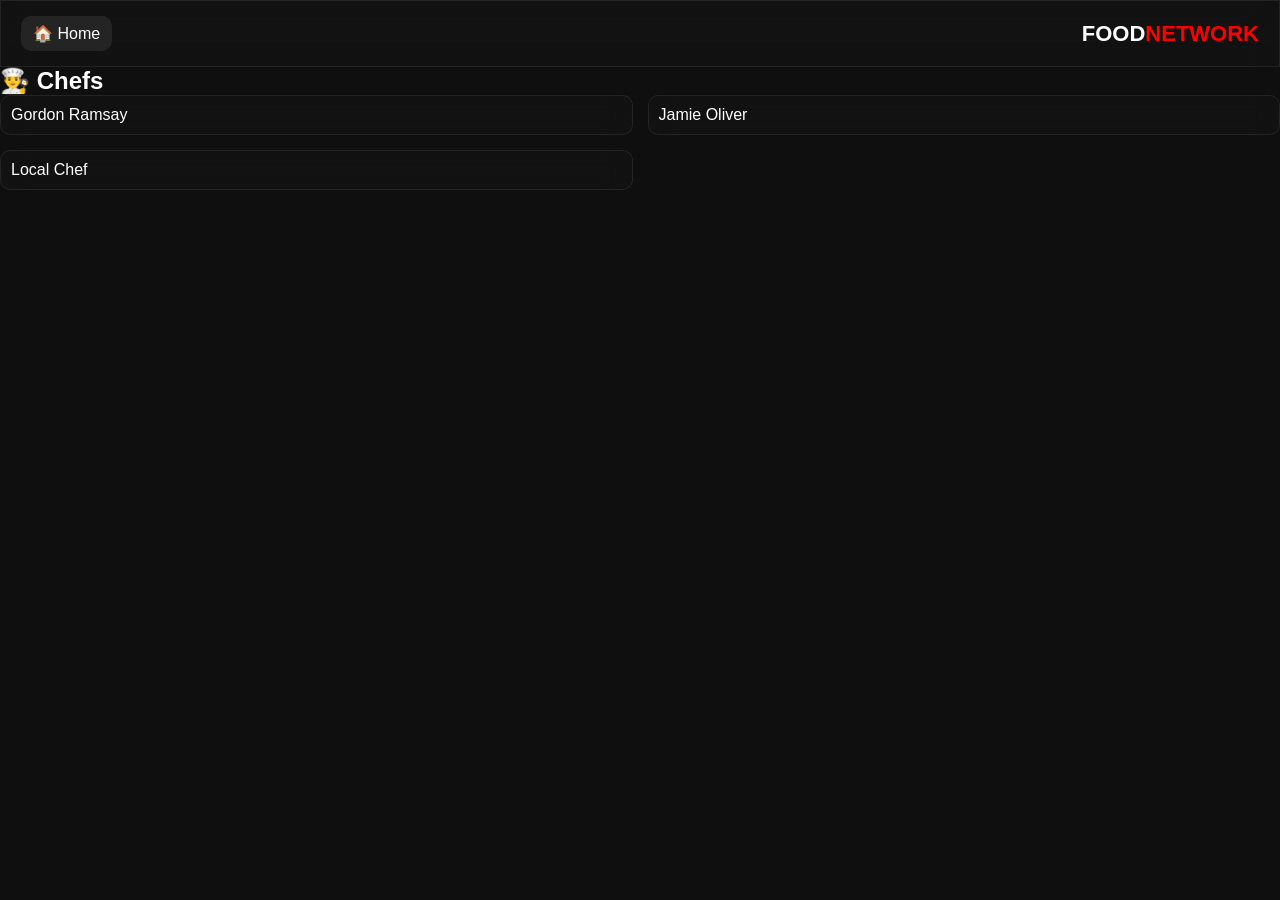
==== chefs.html @ 5ca5133e "Add files via upload" ====
<!DOCTYPE html>
<html>
<head>
<title>Chefs</title>
<link rel="stylesheet" href="styles.css">
</head>
<body>

<header class="navbar">
    <a href="index.html" class="home-btn">🏠 Home</a>
    <div class="logo">FOOD<span>NETWORK</span></div>
</header>

<section class="page">
    <h1>👨‍🍳 Chefs</h1>

    <div class="grid">
        <div class="card">Gordon Ramsay</div>
        <div class="card">Jamie Oliver</div>
        <div class="card">Local Chef</div>
    </div>
</section>

</body>
</html>
---- styles.css ----
/* =========================
   RESET
========================= */
* {
    margin: 0;
    padding: 0;
    box-sizing: border-box;
}

html {
    scroll-behavior: smooth;
}

body {
    font-family: Arial, sans-serif;
    background: #0f0f0f;
    color: #fff;
    transition: background-color 0.4s ease, color 0.4s ease;
    overflow-x: hidden;
}

/* =========================
   LIGHT MODE
========================= */
body.light-mode {
    background: #f2f4f8;
    color: #111;
}

/* =========================
   GLASS BASE
========================= */
.navbar,
.topbar,
.sidebar,
.card {
    backdrop-filter: blur(14px);
    -webkit-backdrop-filter: blur(14px);
    border: 1px solid rgba(255, 255, 255, 0.08);
    background: rgba(20, 20, 20, 0.6);
    color: #fff;
    transition: all 0.4s ease;
}

body.light-mode .navbar,
body.light-mode .topbar,
body.light-mode .sidebar,
body.light-mode .card {
    background: rgba(255, 255, 255, 0.65);
    color: #111;
    border: 1px solid rgba(0, 0, 0, 0.08);
}

/* =========================
   TOPBAR
========================= */
.topbar {
    display: flex;
    justify-content: space-between;
    padding: 10px 20px;
    font-size: 14px;
    flex-wrap: wrap;
}

/* =========================
   NAVBAR
========================= */
.navbar {
    display: flex;
    justify-content: space-between;
    align-items: center;
    padding: 15px 20px;
    flex-wrap: wrap;
    position: sticky;
    top: 0;
    z-index: 1000;
}

.logo {
    font-size: 22px;
    font-weight: bold;
}

.logo span {
    color: red;
}

/* =========================
   NAV LINKS
========================= */
nav {
    display: flex;
    gap: 15px;
}

nav a {
    position: relative;
    padding: 8px 14px;
    border-radius: 10px;
    text-decoration: none;
    color: inherit;
    transition: 0.3s;
}

nav a::before {
    content: "";
    position: absolute;
    bottom: 0;
    left: 0;
    width: 0%;
    height: 2px;
    background: linear-gradient(90deg, #ff3b3b, #ff9a3b);
    transition: 0.3s;
}

nav a:hover::before {
    width: 100%;
}

nav a:hover {
    transform: translateY(-2px);
    background: rgba(255,255,255,0.08);
}

/* =========================
   HAMBURGER
========================= */
.hamburger {
    display: none;
    width: 45px;
    height: 45px;
    align-items: center;
    justify-content: center;
    cursor: pointer;
    border-radius: 12px;
    background: rgba(255,255,255,0.08);
}

/* =========================
   MOBILE NAV
========================= */
@media (max-width: 768px) {
    .grid {
        grid-template-columns: repeat(auto-fit, minmax(150px, 1fr));
    }
}

    .hamburger {
        display: flex;
    }

    nav {
        display: none;
        flex-direction: column;
        width: 90%;
        margin: 10px auto;

        border-radius: 16px;
        padding: 10px 0;
        backdrop-filter: blur(18px);
    }

    nav.show {
        display: flex;
    }

    .content {
        flex-direction: column;
    }

    .grid {
    display: grid;
    grid-template-columns: repeat(auto-fit, minmax(180px, 220px));
    gap: 20px;
    justify-content: center; /* 🔥 keeps them centered */
}

/* =========================
   HERO
========================= */
.hero {
    position: relative;
    height: 60vh;
    overflow: hidden;
}

.slide {
    position: absolute;
    inset: 0;
    opacity: 0;
    transition: opacity 1s ease;
}

.slide.active {
    opacity: 1;
}

.slide img {
    width: 100%;
    height: 100%;
    object-fit: cover;
}

.overlay {
    position: absolute;
    inset: 0;
    background: rgba(0,0,0,0.4);
}

.hero-card {
    position: absolute;
    bottom: 20%;
    left: 5%;
}

/* =========================
   CONTENT (STACKED)
========================= */
.content {
    display: flex;
    flex-direction: column; /* 🔥 THIS is the fix */
    gap: 20px;
    padding: 20px;
}
.grid {
    display: grid;
    grid-template-columns: repeat(2, 1fr);
    gap: 15px;
    flex: 2;
}

/* =========================
   CARD (GLOBAL SAFE)
========================= */
.card {
    padding: 10px;
    border-radius: 10px;
}

/* ❌ IMPORTANT FIX:
   Prevent breaking SHOP layout */
.card img {
    width: 100%;
    object-fit: cover;
    border-radius: 10px;
}

/* =========================
   SIDEBAR
========================= */
.sidebar {
    flex: 1;
    padding: 15px;
    border-radius: 10px;
}

/* =========================
   THEME SWITCH
========================= */
.theme-switch {
    width: 50px;
    height: 28px;
    border-radius: 50px;
    background: rgba(255,255,255,0.08);
    border: 1px solid rgba(255,255,255,0.2);
    display: flex;
    align-items: center;
    padding: 4px;
    cursor: pointer;
    position: relative;
}

.theme-switch::before {
    content: "";
    position: absolute;
    width: 22px;
    height: 22px;
    background: white;
    border-radius: 50%;
    left: 2px;
    transition: 0.3s;
}

body.light-mode .theme-switch::before {
    transform: translateX(22px);
}

/* =========================
   FAVORITES
========================= */
.favorites {
    padding: 30px 20px;
}

.favorites-grid {
    display: grid;
    grid-template-columns: repeat(3, 1fr);
    gap: 15px;
}

/* =========================
   POPUP
========================= */
.popup {
    position: fixed;
    inset: 0;
    background: rgba(0,0,0,0.8);
    display: none;
    justify-content: center;
    align-items: center;
}

.popup-content {
    background: #111;
    padding: 20px;
    border-radius: 10px;
}

/* =========================
   FLOAT BUTTON (CENTERED)
========================= */
.fab {
    position: fixed;
    bottom: 100%;
    left: 50%;
    transform: translateX(-50%);
    width: 50px;
    height: 50px;
    border-radius: 50%;
    background: red;
    display: flex;
    align-items: center;
    justify-content: center;
}
.fab {
    position: fixed;
    left: 50%;
    transform: translateX(-50%);
    z-index: 9999;
    transition: all 0.4s ease;
}

/* when moved to side */
.fab.right {
    left: auto;
    right: 20px;
    transform: none;
}
@media (max-width: 768px) {
    .fab {
        bottom: 80px; /* 🔥 lifts it above footer area */
    }
}

/* =========================
   HOME BUTTON
========================= */
.home-btn {
    padding: 8px 12px;
    border-radius: 10px;
    text-decoration: none;
    background: rgba(255,255,255,0.08);
    color: inherit;
}

.home-btn:hover {
    background: rgba(255,255,255,0.2);
}
/* =========================
   FOOTER
========================= */
.footer {
    background: rgba(20,20,20,0.8);
    backdrop-filter: blur(12px);
    padding: 40px 20px;
    margin-top: 40px;
    border-top: 1px solid rgba(255,255,255,0.1);
}

body.light-mode .footer {
    background: rgba(255,255,255,0.8);
    border-top: 1px solid rgba(0,0,0,0.1);
}

.footer-container {
    display: grid;
    grid-template-columns: repeat(4, 1fr);
    gap: 25px;
    max-width: 1100px;
    margin: auto;
}

.footer-box h3 {
    margin-bottom: 10px;
}

.footer-box a {
    display: block;
    text-decoration: none;
    color: inherit;
    margin: 5px 0;
    opacity: 0.8;
    transition: 0.3s;
}

.footer-box a:hover {
    opacity: 1;
    transform: translateX(5px);
}

/* SOCIAL ICONS */
.socials {
    display: flex;
    gap: 12px;
    margin-top: 10px;
}

.socials img {
    width: 28px;
    height: 28px;
    transition: 0.3s;
}

.socials img:hover {
    transform: scale(1.2);
}

/* FOOTER BOTTOM */
.footer-bottom {
    text-align: center;
    margin-top: 25px;
    opacity: 0.7;
    font-size: 14px;
}

/* RESPONSIVE */
@media (max-width: 768px) {
    .footer-container {
        grid-template-columns: 1fr 1fr;
    }
}

@media (max-width: 480px) {
    .footer-container {
        grid-template-columns: 1fr;
        text-align: center;
    }

    .socials {
        justify-content: center;
    }
}
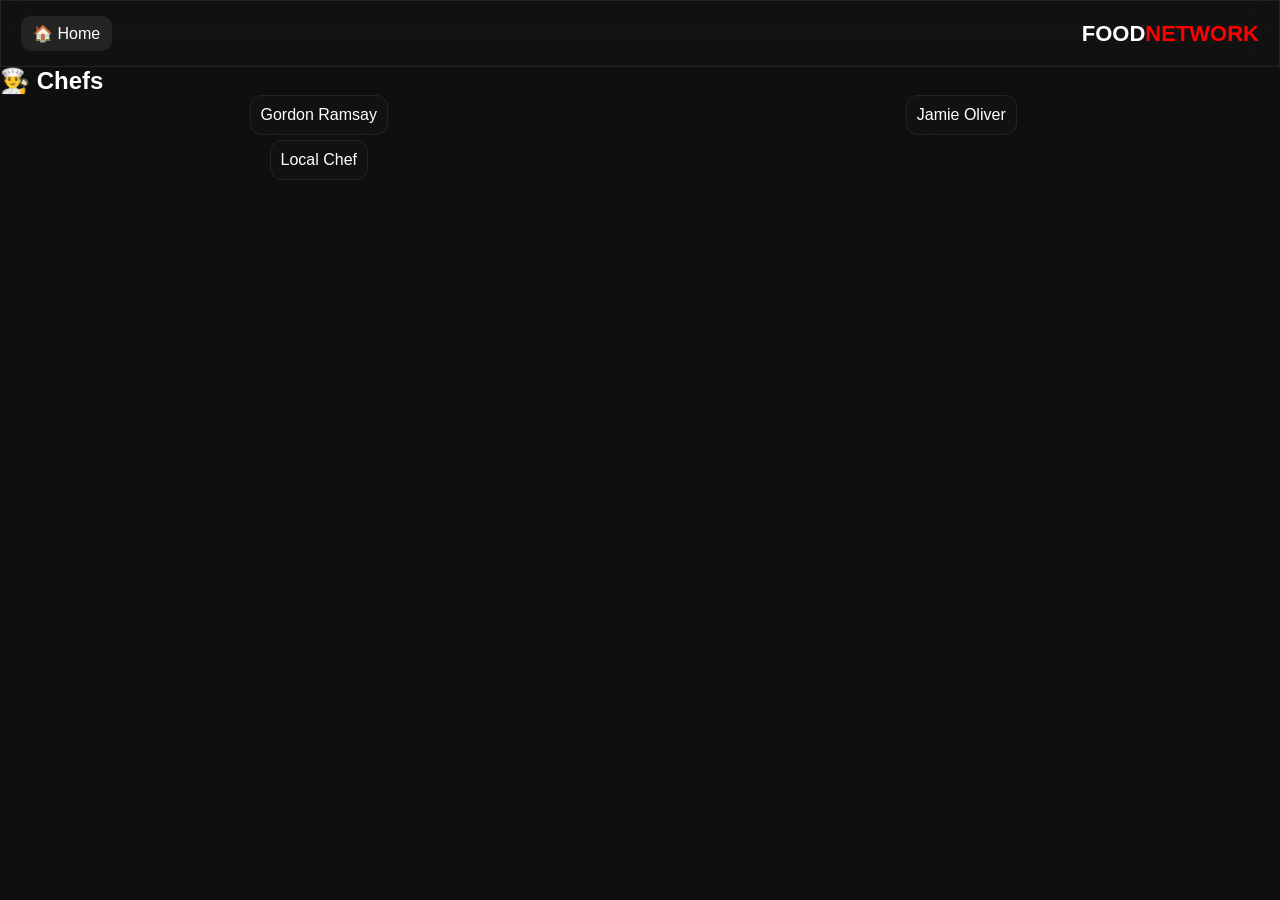
==== commit 938b537f: "chefs.html" ====
--- a/chefs.html
+++ b/chefs.html
@@ -1,6 +1,8 @@
 <!DOCTYPE html>
-<html>
+<html lang="en">
 <head>
+<meta charset="UTF-8">
+<meta name="viewport" content="width=device-width, initial-scale=1.0">
 <title>Chefs</title>
 <link rel="stylesheet" href="styles.css">
 </head>
@@ -22,4 +24,4 @@
 </section>
 
 </body>
-</html>+</html>
--- a/styles.css
+++ b/styles.css
@@ -51,6 +51,96 @@
     border: 1px solid rgba(0, 0, 0, 0.08);
 }
 
+
+/* =========================
+   SEARCH BAR
+/*========================= */
+.search-bar {
+    position: relative;
+    width: 50%;
+    max-width: 420px;
+    margin: 20px auto;
+    margin-right: 50%;
+}
+
+/* ICON */
+.search-bar i {
+    position: absolute;
+    left: 14px;
+    top: 50%;
+    transform: translateY(-50%);
+    color: rgba(255,255,255,0.6);
+    font-size: 14px;
+    pointer-events: none;
+    transition: 0.3s;
+}
+
+/* INPUT */
+.search-bar input {
+    width: 100%;
+    padding: 16px 16px 14px 40px;
+    border-radius: 8px;
+    border: 1px solid rgba(255,255,255,0.15);
+    outline: none;
+    font-size: 14px;
+    color: #fff;
+
+    /* Glass effect */
+    background: rgba(255,255,255,0.05);
+    backdrop-filter: blur(10px);
+
+    /* Depth */
+    box-shadow: 0 4px 20px rgba(0,0,0,0.25);
+
+    transition: all 0.3s ease;
+}
+
+/* PLACEHOLDER */
+.search-bar input::placeholder {
+    color: #3b82f6;
+}
+
+/* FOCUS = PREMIUM GLOW */
+.search-bar input:focus {
+    border-color: #ff4d4d;
+    box-shadow:
+        0 0 0 2px rgba(255,77,77,0.2),
+        0 0 15px rgba(255,77,77,0.4),
+        0 4px 25px rgba(0,0,0,0.35);
+}
+
+/* ICON ANIMATION ON FOCUS */
+.search-bar input:focus + i,
+.search-bar:focus-within i {
+    color: #ff4d4d;
+    transform: translateY(-50%) scale(1.1);
+}
+
+/* HOVER EFFECT */
+.search-bar input:hover {
+    border-color: rgba(255,255,255,0.3);
+}
+
+/* ACTIVE CLICK FEEL */
+.search-bar input:active {
+    transform: scale(0.98);
+}
+
+/* MOBILE OPTIMIZATION */
+@media (max-width: 600px) {
+    .search-bar {
+        max-width: 100%;
+        padding: 0 10px;
+            margin-right: 0;
+    }
+
+    .search-bar input {
+        font-size: 13px; /* prevents zoom on mobile */
+        padding: 12px 12px 12px 30px;
+        color: chartreuse;
+    }
+}
+
 /* =========================
    TOPBAR
 ========================= */
@@ -59,7 +149,6 @@
     justify-content: space-between;
     padding: 10px 20px;
     font-size: 14px;
-    flex-wrap: wrap;
 }
 
 /* =========================
@@ -70,7 +159,6 @@
     justify-content: space-between;
     align-items: center;
     padding: 15px 20px;
-    flex-wrap: wrap;
     position: sticky;
     top: 0;
     z-index: 1000;
@@ -94,6 +182,7 @@
 }
 
 nav a {
+    display: inline-block;
     position: relative;
     padding: 8px 14px;
     border-radius: 10px;
@@ -122,57 +211,280 @@
     background: rgba(255,255,255,0.08);
 }
 
-/* =========================
-   HAMBURGER
-========================= */
-.hamburger {
+nav a:active::before {
+    width: 100%;
+}
+
+nav a:active {
+    transform: translateY(-2px);
+    background: rgba(255,255,255,0.08);
+}
+.menu-toggle {
     display: none;
-    width: 45px;
-    height: 45px;
-    align-items: center;
-    justify-content: center;
+    font-size: 26px;
     cursor: pointer;
-    border-radius: 12px;
-    background: rgba(255,255,255,0.08);
-}
-
+}
+.menu-toggle {
+    font-size: 26px;
+    cursor: pointer;
+    transition: all 0.3s ease;
+}
+
+.menu-toggle:hover {
+    transform: scale(1.1);
+
+}
+
+.menu-toggle:active {
+    transform: scale(1.1);
+}
 /* =========================
    MOBILE NAV
 ========================= */
 @media (max-width: 768px) {
-    .grid {
-        grid-template-columns: repeat(auto-fit, minmax(150px, 1fr));
-    }
-}
-
-    .hamburger {
-        display: flex;
-    }
 
     nav {
-        display: none;
+        position: absolute;
+        top: 70px;
+        right: 0;
+        background: #111;
         flex-direction: column;
-        width: 90%;
-        margin: 10px auto;
-
-        border-radius: 16px;
-        padding: 10px 0;
-        backdrop-filter: blur(18px);
-    }
-
-    nav.show {
-        display: flex;
-    }
-
-    .content {
+        width: 200px;
+        padding: 15px;
+        border-radius: 10px 0 0 10px;
+
+        opacity: 0;
+        transform: translateY(-10px);
+        pointer-events: none;
+        transition: 0.3s ease;
+    }
+
+    nav.active {
+        opacity: 1;
+        transform: translateY(0);
+        pointer-events: auto;
+
+    }
+}
+
+@media (max-width: 768px) {
+
+    .menu-toggle {
+        display: block;
+    }
+
+    nav {
+        position: absolute;
+        top: 70px;
+        right: 0;
+        background: #111;
         flex-direction: column;
-    }
-
-    .grid {
+        width: 200px;
+        padding: 15px;
+        border-radius: 10px 0 0 10px;
+
+        opacity: 0;
+        transform: translateY(-10px);
+        pointer-events: none;
+        transition: 0.3s ease;
+    }
+
+    nav.active {
+        opacity: 1;
+        transform: translateY(0);
+        pointer-events: auto;
+    }
+}
+
+/* =========================
+   Side-card
+========================= */
+/* side-card */
+.sidecard {
+    position: relative;
+    height: 100vh;
+    overflow: hidden;
+}
+
+.sidecard {
+    width: 100%;
+    height: 100%;
+    object-fit: cover;
+    filter: brightness(0.6);
+}
+
+/* CAROUSEL */
+.carousel {
+    position: absolute;
+    right: 6%;
+    top: 20%;
+    width: 340px;
+    height: 400px;
+}
+/*===================
+
+/* CARD */
+.glass-card {
+    position: absolute;
+    width: 100%;
+    border-radius: 25px;
+    overflow: hidden;
+    opacity: 0;
+    transform: scale(0.9);
+    transition: all 0.6s ease;
+    
+    backdrop-filter: blur(10px);
+}
+
+/* ACTIVE CARD */
+.glass-card.active {
+    opacity: 1;
+    transform: scale(1);
+    z-index: 2;
+}
+/*=========================
+   DELICACIES CARDS(GRID CARD)
+========================= */ 
+.grid {
     display: grid;
-    grid-template-columns: repeat(auto-fit, minmax(180px, 220px));
+    grid-template-columns: repeat(auto-fit, minmax(220px, 1fr));
     gap: 20px;
     justify-content: center; /* 🔥 keeps them centered */
+}
+
+/* IMAGE */
+.card-img {
+    width: 100%;
+    height: 300px;
+    object-fit: cover;
+    transition: transform 0.5s ease;
+}
+ img{
+    width: 100%;
+    height: 220px; /* 🔥 forces same height */
+    object-fit: cover; /* crops nicely */
+    border-radius: 8px;
+    display: block;
+    
+    
+ }
+/* HOVER EFFECT */
+.glass-card:hover {
+    transform: scale(1.05) translateY(-10px);
+    box-shadow: 0 0 25px rgba(0,255,150,0.5);
+}
+
+.glass-card:hover .card-img {
+    transform: scale(1.1);
+}
+
+/* GLASS CONTENT */
+.glass-content {
+    padding: 20px;
+    color: white;
+    background: linear-gradient(to top, rgba(0,0,0,0.7), transparent);
+    backdrop-filter: blur(15px);
+}
+.glass-card.open {
+    transform: scale(1.05);
+    z-index: 5;
+}
+
+/* 📱 MOBILE */
+@media (max-width: 768px) {
+    .hero {
+        display: flex;
+        flex-direction: column;
+        justify-content: space-between;
+        min-height: 100vh;
+        padding: 20px 0;
+    }
+
+    .slide {
+        order: 1;
+        width: 100%;
+    }
+
+    .sidecard {
+        order: 2;
+        position: relative;
+        display: flex;
+        justify-content: center;
+        align-items: flex-start;
+        height: auto;
+        padding: 0 20px 20px;
+        margin-top: auto;
+    }
+
+    .carousel {
+        position: relative;
+        top: auto;
+        right: auto;
+        transform: none;
+        width: 100%;
+        max-width: 420px;
+        margin: 0;
+        min-height: 420px;
+    }
+
+    .glass-card {
+        position: absolute;
+        top: 0;
+        left: 0;
+        right: 0;
+        opacity: 1;
+        transform: none;
+        width: 100%;
+        margin: 0;
+    }
+
+    .glass-card.active {
+        z-index: 2;
+    }
+
+    .nav-arrows {
+        right: 50%;
+        transform: translateX(50%);
+    }
+}
+.welcome-page {
+    height: 100vh;
+    background: url("https://images.unsplash.com/photo-1504674900247-0877df9cc836") center/cover no-repeat;
+    position: relative;
+    display: flex;
+    align-items: left;
+    justify-content: left;
+    text-align: center;
+}
+
+.welcome-page .overlay {
+    position: absolute;
+    width: 100%;
+    height: 100%;
+    background: rgba(0,0,0,0.6);
+}
+
+.welcome-page .hero-content {
+    position: relative;
+    color: #fff;
+    max-width: 600px;
+    animation: fadeUp 1s ease;
+}
+
+.welcome-page h1 {
+    font-size: 3rem;
+    font-weight: bold;
+    background: linear-gradient(45deg, #ff4d4d, #ff9a3c);
+    background-clip: text;
+    -webkit-background-clip: text;
+    -webkit-text-fill-color: transparent;
+    margin-bottom: auto ;
+}
+
+.welcome-page p {
+    margin: 15px 0;
+    font-size: 1.2rem;
+    color: rgba(255,255,255,0.8);
 }
 
 /* =========================
@@ -196,9 +508,13 @@
 }
 
 .slide img {
-    width: 100%;
+    width: 90%;
     height: 100%;
     object-fit: cover;
+        filter: brightness(0.5);
+        border-radius: 20px;
+        margin-left: 5%;
+
 }
 
 .overlay {
@@ -219,13 +535,14 @@
 .content {
     display: flex;
     flex-direction: column; /* 🔥 THIS is the fix */
-    gap: 20px;
-    padding: 20px;
+    gap: 10px;
+    padding: 2px;
+    align-items: center;
 }
 .grid {
     display: grid;
     grid-template-columns: repeat(2, 1fr);
-    gap: 15px;
+    gap: 5px;
     flex: 2;
 }
 
@@ -234,7 +551,10 @@
 ========================= */
 .card {
     padding: 10px;
-    border-radius: 10px;
+    border-radius: 12px;
+    transition: 0.3s;
+    margin: auto;
+    align-items: center;
 }
 
 /* ❌ IMPORTANT FIX:
@@ -243,7 +563,14 @@
     width: 100%;
     object-fit: cover;
     border-radius: 10px;
-}
+    align-items: center;
+}
+
+.card:hover {
+    transform: translateY(-5px);
+    box-shadow: 0 10px 20px rgba(0,255,150,0.3);
+}
+
 
 /* =========================
    SIDEBAR
@@ -299,60 +626,6 @@
 }
 
 /* =========================
-   POPUP
-========================= */
-.popup {
-    position: fixed;
-    inset: 0;
-    background: rgba(0,0,0,0.8);
-    display: none;
-    justify-content: center;
-    align-items: center;
-}
-
-.popup-content {
-    background: #111;
-    padding: 20px;
-    border-radius: 10px;
-}
-
-/* =========================
-   FLOAT BUTTON (CENTERED)
-========================= */
-.fab {
-    position: fixed;
-    bottom: 100%;
-    left: 50%;
-    transform: translateX(-50%);
-    width: 50px;
-    height: 50px;
-    border-radius: 50%;
-    background: red;
-    display: flex;
-    align-items: center;
-    justify-content: center;
-}
-.fab {
-    position: fixed;
-    left: 50%;
-    transform: translateX(-50%);
-    z-index: 9999;
-    transition: all 0.4s ease;
-}
-
-/* when moved to side */
-.fab.right {
-    left: auto;
-    right: 20px;
-    transform: none;
-}
-@media (max-width: 768px) {
-    .fab {
-        bottom: 80px; /* 🔥 lifts it above footer area */
-    }
-}
-
-/* =========================
    HOME BUTTON
 ========================= */
 .home-btn {
@@ -365,6 +638,148 @@
 
 .home-btn:hover {
     background: rgba(255,255,255,0.2);
+}
+.feedback-section {
+    padding: 40px 20px;
+    text-align: center;
+}
+
+.feedback-section h2 {
+    margin-bottom: 10px;
+}
+
+.feedback-section p {
+    opacity: 0.8;
+    margin-bottom: 20px;
+}
+
+#feedbackForm {
+    max-width: 500px;
+    margin: auto;
+    display: flex;
+    flex-direction: column;
+    gap: 15px;
+}
+
+#feedbackForm input,
+#feedbackForm textarea {
+    padding: 12px;
+    border-radius: 10px;
+    border: none;
+    outline: none;
+    font-size: 14px;
+}
+
+#feedbackForm textarea {
+    min-height: 120px;
+    resize: none;
+}
+
+#feedbackForm button {
+    padding: 12px;
+    border: none;
+    border-radius: 10px;
+    background: red;
+    color: white;
+    cursor: pointer;
+    transition: 0.3s;
+}
+
+#feedbackForm button:hover {
+    background: darkred;
+}
+
+
+/* =========================
+   BULLETPROOF FAB (CIRCLE SYSTEM)
+========================= */
+
+.fab-container {
+    position: fixed;
+    bottom: 24px;
+    right: 40px;
+    width: 60px;
+    height: 60px;
+    z-index: 9999;
+    will-change: transform;
+    margin-left: 90%;
+}
+
+/* MAIN BUTTON */
+.fab-main {
+    width: 60px;
+    height: 60px;
+    border-radius: 50%;
+    border: none;
+    cursor: pointer;
+
+    background: rgba(255,255,255,0.15);
+    backdrop-filter: blur(12px);
+    color: white;
+    font-size: 28px;
+
+    display: flex;
+    align-items: center;
+    justify-content: center;
+}
+
+/* BASE ITEM STYLE */
+.fab-item {
+    position: absolute;
+    top: 50%;
+    left: 50%;
+
+    width: 44px;
+    height: 44px;
+    border-radius: 50%;
+
+    display: flex;
+    align-items: center;
+    justify-content: center;
+
+    color: white;
+    text-decoration: none;
+
+    opacity: 0;
+    transform: translate(-50%, -50%) scale(0);
+    transition: 0.25s ease;
+    pointer-events: none;
+}
+
+/* SHOW */
+.fab-container.active .fab-item {
+    opacity: 1;
+    transform: translate(-50%, -50%) scale(1);
+    pointer-events: auto;
+}
+
+/* =========================
+   CIRCLE POSITIONS (SAFE ON ALL SCREENS)
+========================= */
+
+.fab-container.active .wa {
+    transform: translate(-50%, -50%) translate(-70px, 0) scale(1);
+    background: #25D366;
+}
+
+.fab-container.active .ig {
+    transform: translate(-50%, -50%) translate(-50px, -50px) scale(1);
+    background: #E1306C;
+}
+
+.fab-container.active .fb {
+    transform: translate(-50%, -50%) translate(0, -70px) scale(1);
+    background: #1877F2;
+}
+
+.fab-container.active .tt {
+    transform: translate(-50%, -50%) translate(50px, -50px) scale(1);
+    background: #000;
+}
+
+/* ICON */
+.fab-item i {
+    font-size: 18px;
 }
 /* =========================
    FOOTER
@@ -408,22 +823,6 @@
     transform: translateX(5px);
 }
 
-/* SOCIAL ICONS */
-.socials {
-    display: flex;
-    gap: 12px;
-    margin-top: 10px;
-}
-
-.socials img {
-    width: 28px;
-    height: 28px;
-    transition: 0.3s;
-}
-
-.socials img:hover {
-    transform: scale(1.2);
-}
 
 /* FOOTER BOTTOM */
 .footer-bottom {
@@ -449,4 +848,123 @@
     .socials {
         justify-content: center;
     }
-}+}
+
+/* =========================
+   CAROUSEL ARROWS
+========================= */
+.nav-arrow {
+    position: absolute;
+    top: 50%;
+    transform: translateY(-50%);
+    width: 40px;
+    height: 40px;
+    border-radius: 50%;
+    border: none;
+    cursor: pointer;
+    z-index: 10;
+
+    background: rgba(0,0,0,0.5);
+    color: white;
+    font-size: 22px;
+
+    display: flex;
+    align-items: center;
+    justify-content: center;
+
+    transition: 0.3s;
+}
+
+.nav-arrow:hover {
+    background: rgba(255,255,255,0.2);
+    transform: translateY(-50%) scale(1.1);
+}
+
+.prev { left: -50px; }
+.next { right: -50px; }
+
+/* =========================
+   NETFLIX STYLE FOCUS
+========================= */
+.glass-card {
+    opacity: 1s ease;
+    transform: 0.8s cubic-bezier(0.22, 1, 0.36, 1);
+}
+
+.glass-card.active {
+    opacity: 1;
+    transform: scale(1) translateY(0);
+    z-index: 5;
+}
+
+.glass-card.active ~ .glass-card {
+    transform: scale(0.9);
+}
+
+/* =========================
+   SCROLL ANIMATIONS
+========================= */
+.reveal {
+    opacity: 0;
+    transform: translateY(40px) scale(0.95);
+    transition: all 0.8s cubic-bezier(0.2, 0.8, 0.2, 1);
+}
+
+.reveal.active {
+    opacity: 1;
+    transform: translateY(0) scale(1);
+}
+
+/* =========================
+   3D CARD EFFECT
+========================= */
+.card, .glass-card {
+    transform-style: preserve-3d;
+    transition: transform 0.2s ease, box-shadow 0.3s ease;
+}
+
+/* Glow + depth */
+.card:hover {
+    box-shadow: 0 20px 40px rgba(0,255,150,0.25);
+}
+
+/* =========================
+   IMAGE PARALLAX ZOOM
+========================= */
+.card img {
+    transition: transform 0.5s ease;
+}
+
+.card:hover img {
+    transform: scale(1.08) translateZ(20px);
+}
+
+/* =========================
+   BUTTON HOVER UPGRADE
+========================= */
+button, .fab-main {
+    transition: all 0.3s ease;
+}
+
+button:hover, .fab-main:hover {
+    transform: translateY(-3px) scale(1.05);
+    box-shadow: 0 10px 25px rgba(0,0,0,0.3);
+}
+
+/* =========================
+   NAV LINK 3D HOVER
+========================= */
+nav a:hover {
+    transform: translateY(-3px) scale(1.05);
+}
+
+/* =========================
+   HERO IMAGE PARALLAX
+========================= */
+.hero img {
+    transition: transform 1s ease;
+}
+
+.hero:hover img {
+    transform: scale(1.05);
+}
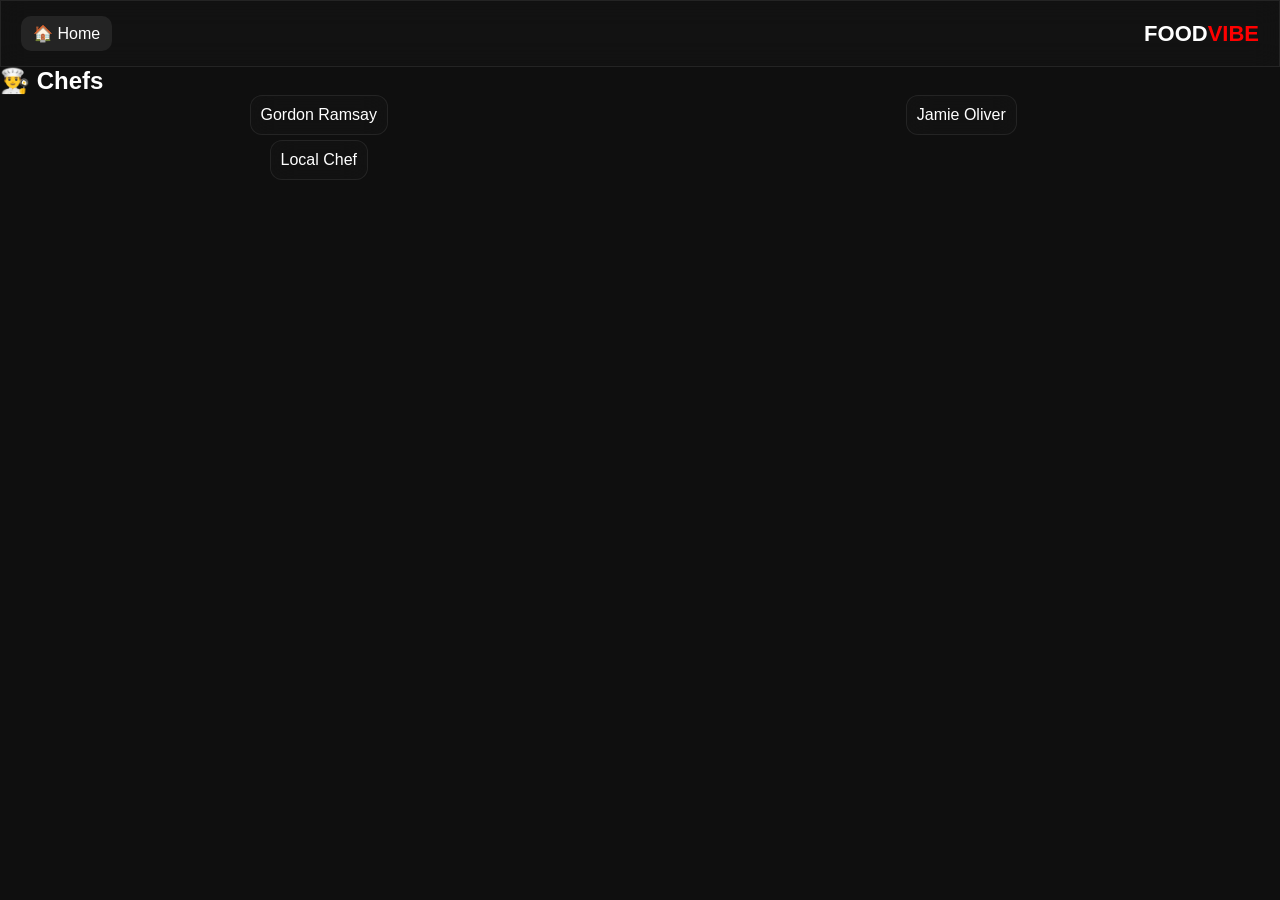
==== commit b6269769: "Change logo text from 'NETWORK' to 'VIBE' Updated the logo text from 'NETWORK' to 'VIBE' in the head" ====
--- a/chefs.html
+++ b/chefs.html
@@ -10,7 +10,7 @@
 
 <header class="navbar">
     <a href="index.html" class="home-btn">🏠 Home</a>
-    <div class="logo">FOOD<span>NETWORK</span></div>
+    <div class="logo">FOOD<span>VIBE</span></div>
 </header>
 
 <section class="page">
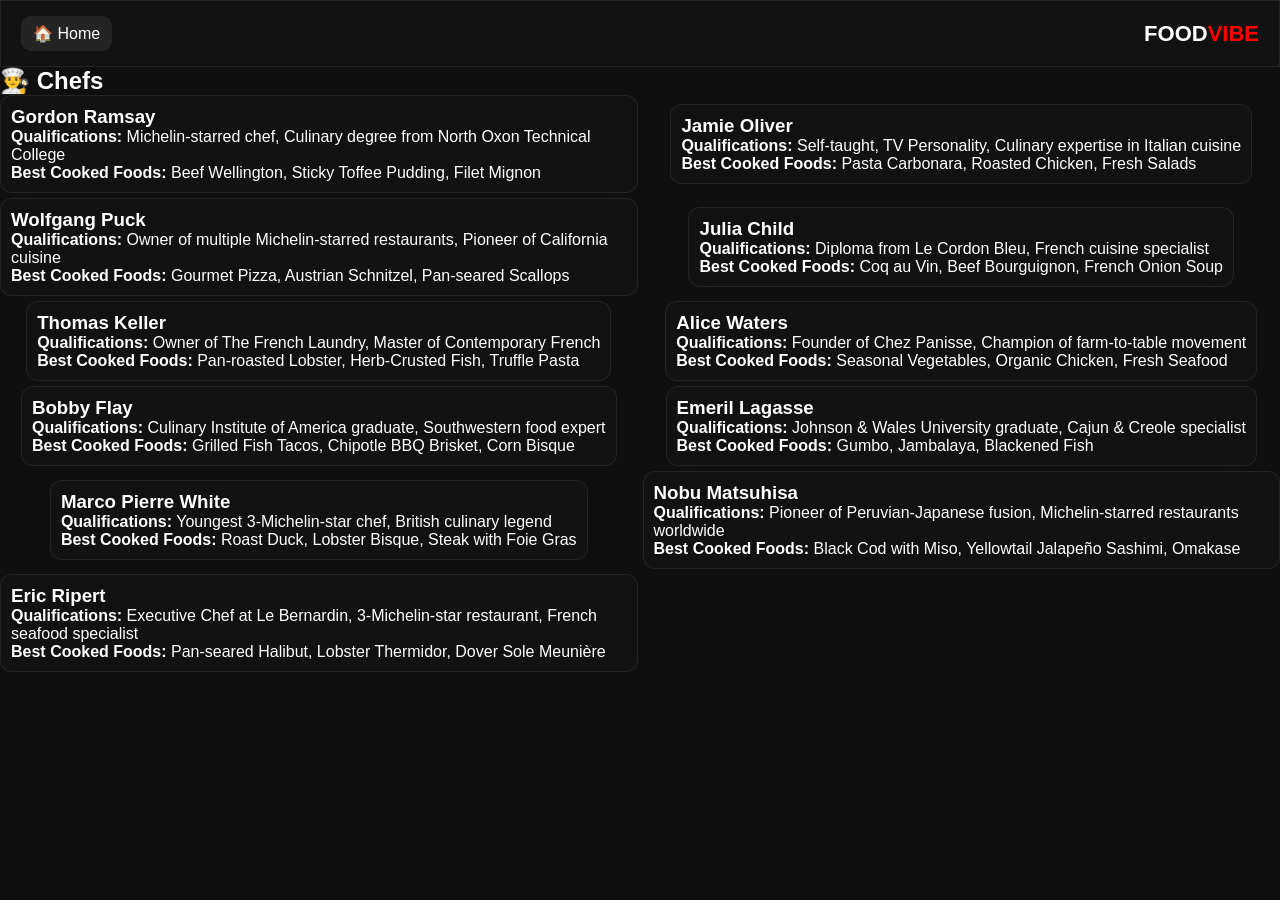
==== commit d3c183c3: "chef details Expanded the chefs section with detailed qualifications and best cooked foods for each " ====
--- a/chefs.html
+++ b/chefs.html
@@ -17,9 +17,61 @@
     <h1>👨‍🍳 Chefs</h1>
 
     <div class="grid">
-        <div class="card">Gordon Ramsay</div>
-        <div class="card">Jamie Oliver</div>
-        <div class="card">Local Chef</div>
+        <div class="card">
+            <h3>Gordon Ramsay</h3>
+            <p><strong>Qualifications:</strong> Michelin-starred chef, Culinary degree from North Oxon Technical College</p>
+            <p><strong>Best Cooked Foods:</strong> Beef Wellington, Sticky Toffee Pudding, Filet Mignon</p>
+        </div>
+        <div class="card">
+            <h3>Jamie Oliver</h3>
+            <p><strong>Qualifications:</strong> Self-taught, TV Personality, Culinary expertise in Italian cuisine</p>
+            <p><strong>Best Cooked Foods:</strong> Pasta Carbonara, Roasted Chicken, Fresh Salads</p>
+        </div>
+        <div class="card">
+            <h3>Wolfgang Puck</h3>
+            <p><strong>Qualifications:</strong> Owner of multiple Michelin-starred restaurants, Pioneer of California cuisine</p>
+            <p><strong>Best Cooked Foods:</strong> Gourmet Pizza, Austrian Schnitzel, Pan-seared Scallops</p>
+        </div>
+        <div class="card">
+            <h3>Julia Child</h3>
+            <p><strong>Qualifications:</strong> Diploma from Le Cordon Bleu, French cuisine specialist</p>
+            <p><strong>Best Cooked Foods:</strong> Coq au Vin, Beef Bourguignon, French Onion Soup</p>
+        </div>
+        <div class="card">
+            <h3>Thomas Keller</h3>
+            <p><strong>Qualifications:</strong> Owner of The French Laundry, Master of Contemporary French</p>
+            <p><strong>Best Cooked Foods:</strong> Pan-roasted Lobster, Herb-Crusted Fish, Truffle Pasta</p>
+        </div>
+        <div class="card">
+            <h3>Alice Waters</h3>
+            <p><strong>Qualifications:</strong> Founder of Chez Panisse, Champion of farm-to-table movement</p>
+            <p><strong>Best Cooked Foods:</strong> Seasonal Vegetables, Organic Chicken, Fresh Seafood</p>
+        </div>
+        <div class="card">
+            <h3>Bobby Flay</h3>
+            <p><strong>Qualifications:</strong> Culinary Institute of America graduate, Southwestern food expert</p>
+            <p><strong>Best Cooked Foods:</strong> Grilled Fish Tacos, Chipotle BBQ Brisket, Corn Bisque</p>
+        </div>
+        <div class="card">
+            <h3>Emeril Lagasse</h3>
+            <p><strong>Qualifications:</strong> Johnson & Wales University graduate, Cajun & Creole specialist</p>
+            <p><strong>Best Cooked Foods:</strong> Gumbo, Jambalaya, Blackened Fish</p>
+        </div>
+        <div class="card">
+            <h3>Marco Pierre White</h3>
+            <p><strong>Qualifications:</strong> Youngest 3-Michelin-star chef, British culinary legend</p>
+            <p><strong>Best Cooked Foods:</strong> Roast Duck, Lobster Bisque, Steak with Foie Gras</p>
+        </div>
+        <div class="card">
+            <h3>Nobu Matsuhisa</h3>
+            <p><strong>Qualifications:</strong> Pioneer of Peruvian-Japanese fusion, Michelin-starred restaurants worldwide</p>
+            <p><strong>Best Cooked Foods:</strong> Black Cod with Miso, Yellowtail Jalapeño Sashimi, Omakase</p>
+        </div>
+        <div class="card">
+            <h3>Eric Ripert</h3>
+            <p><strong>Qualifications:</strong> Executive Chef at Le Bernardin, 3-Michelin-star restaurant, French seafood specialist</p>
+            <p><strong>Best Cooked Foods:</strong> Pan-seared Halibut, Lobster Thermidor, Dover Sole Meunière</p>
+        </div>
     </div>
 </section>
 
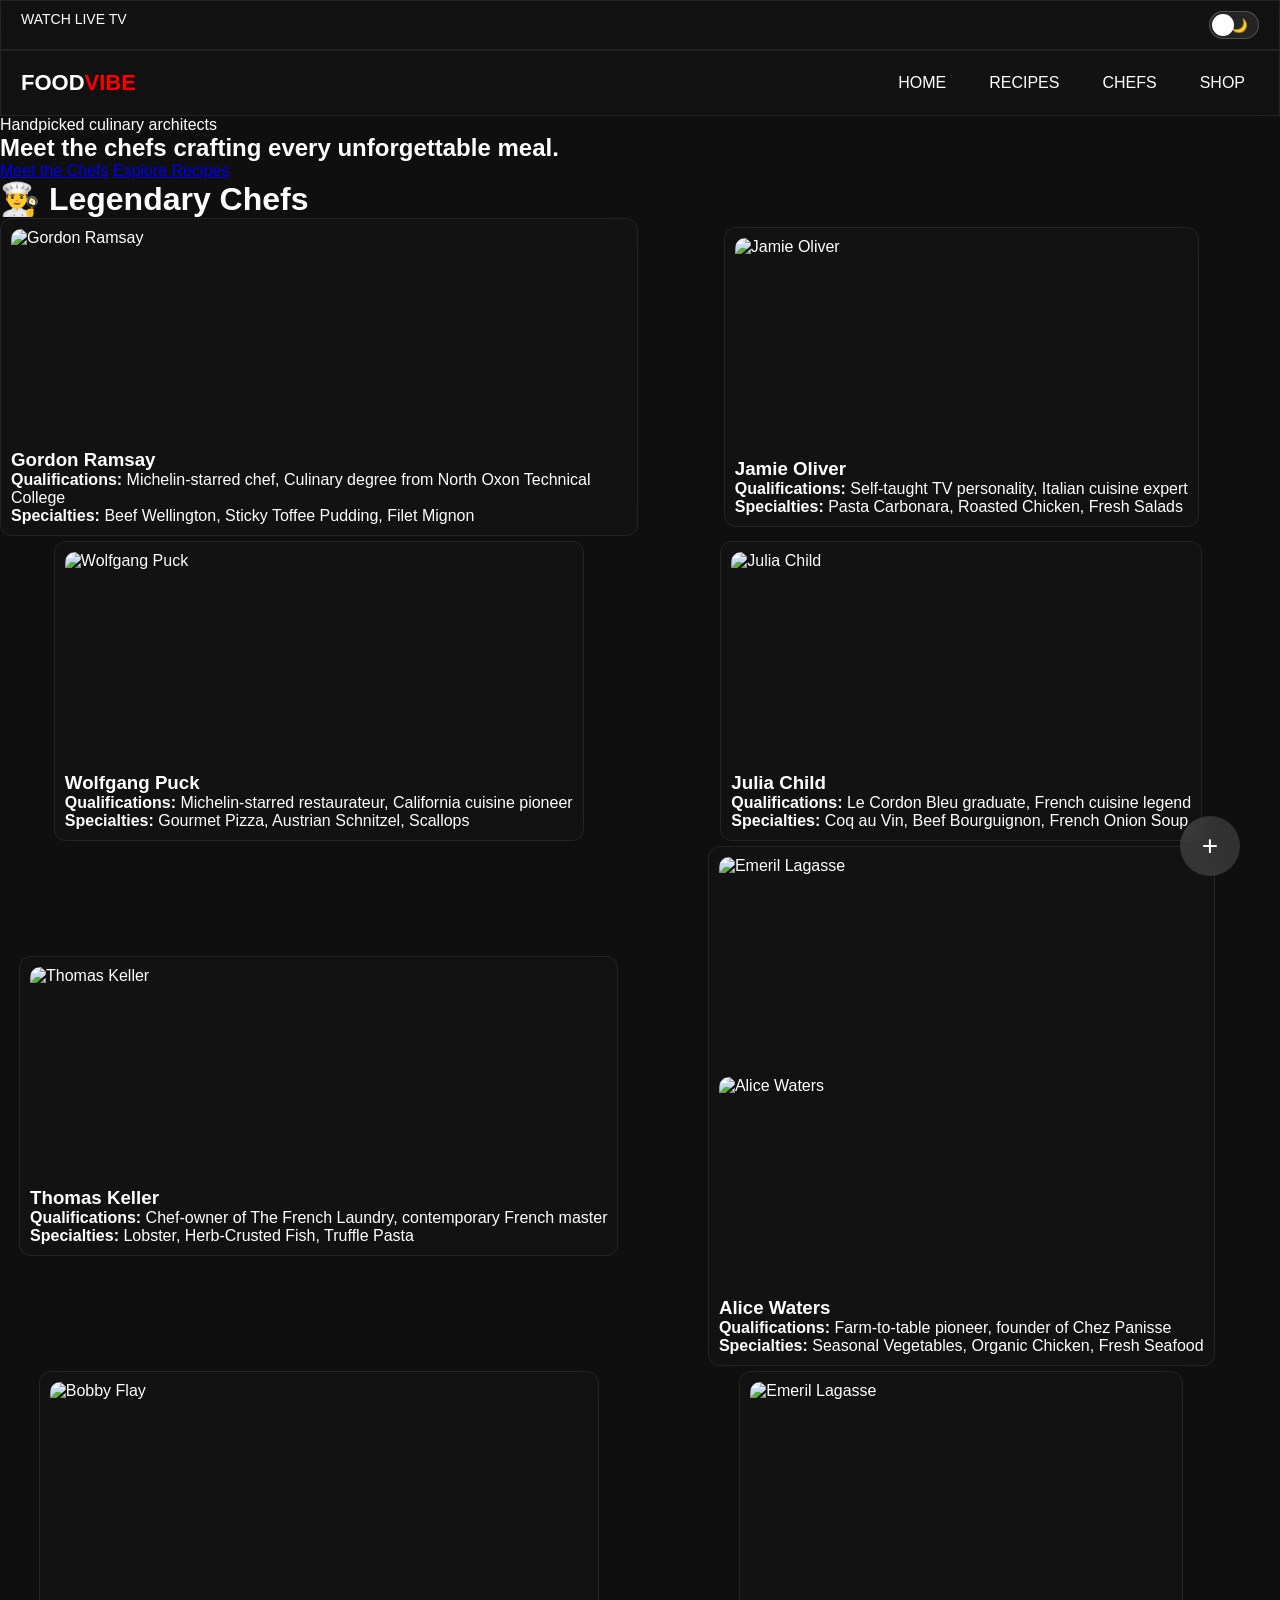
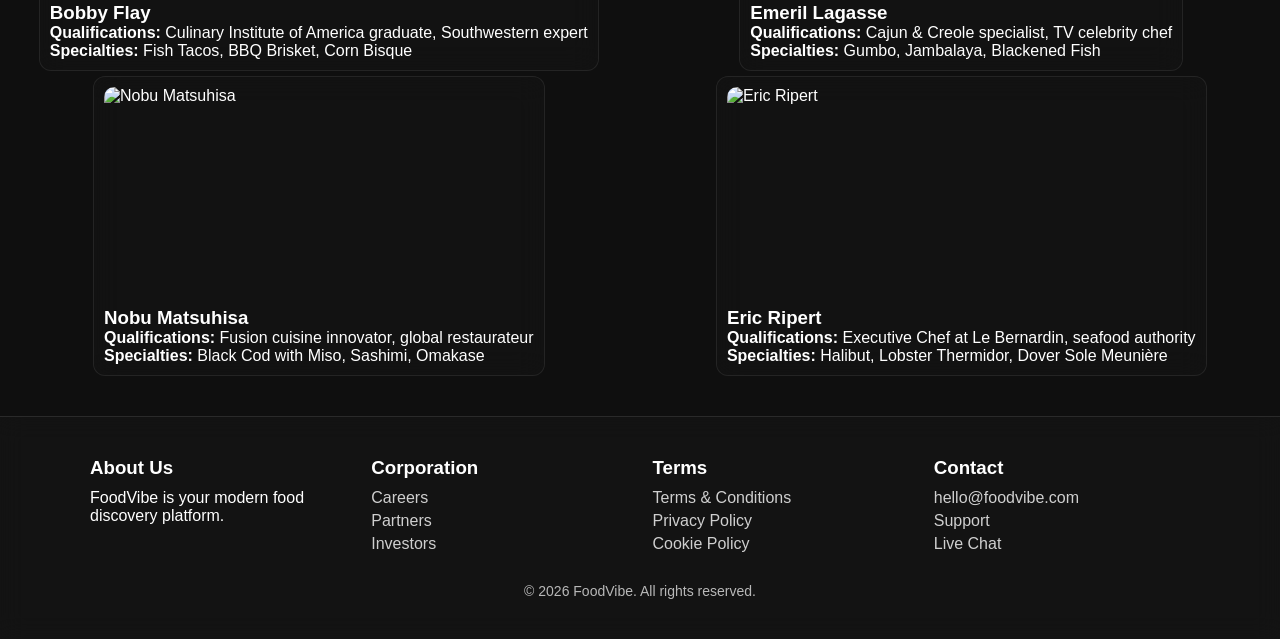
==== commit 93629786: "Update chefs.html" ====
--- a/chefs.html
+++ b/chefs.html
@@ -3,77 +3,181 @@
 <head>
 <meta charset="UTF-8">
 <meta name="viewport" content="width=device-width, initial-scale=1.0">
-<title>Chefs</title>
+<title>Chefs | FoodVibe</title>
+<link rel="stylesheet" href="https://cdnjs.cloudflare.com/ajax/libs/font-awesome/6.5.0/css/all.min.css">
 <link rel="stylesheet" href="styles.css">
+<link rel="stylesheet" href="chefs.css">
 </head>
 <body>
 
+<div class="topbar">
+    <div>WATCH LIVE TV</div>
+    <div style="display:flex; gap:10px; align-items:center;">
+        <div id="authArea"></div>
+        <button class="theme-switch" onclick="toggleTheme()">
+            <span class="icon sun">☀️</span>
+            <span class="icon moon">🌙</span>
+        </button>
+    </div>
+</div>
+
 <header class="navbar">
-    <a href="index.html" class="home-btn">🏠 Home</a>
     <div class="logo">FOOD<span>VIBE</span></div>
+    <div class="menu-toggle" id="menuToggle">☰</div>
+    <nav id="navMenu">
+        <span><a href="index.html">HOME</a></span>
+        <span><a href="recipes.html">RECIPES</a></span>
+        <span><a href="chefs.html" class="active">CHEFS</a></span>
+        <span><a href="shop.html">SHOP</a></span>
+    </nav>
 </header>
 
-<section class="page">
-    <h1>👨‍🍳 Chefs</h1>
-
-    <div class="grid">
-        <div class="card">
-            <h3>Gordon Ramsay</h3>
-            <p><strong>Qualifications:</strong> Michelin-starred chef, Culinary degree from North Oxon Technical College</p>
-            <p><strong>Best Cooked Foods:</strong> Beef Wellington, Sticky Toffee Pudding, Filet Mignon</p>
-        </div>
-        <div class="card">
-            <h3>Jamie Oliver</h3>
-            <p><strong>Qualifications:</strong> Self-taught, TV Personality, Culinary expertise in Italian cuisine</p>
-            <p><strong>Best Cooked Foods:</strong> Pasta Carbonara, Roasted Chicken, Fresh Salads</p>
-        </div>
-        <div class="card">
-            <h3>Wolfgang Puck</h3>
-            <p><strong>Qualifications:</strong> Owner of multiple Michelin-starred restaurants, Pioneer of California cuisine</p>
-            <p><strong>Best Cooked Foods:</strong> Gourmet Pizza, Austrian Schnitzel, Pan-seared Scallops</p>
-        </div>
-        <div class="card">
-            <h3>Julia Child</h3>
-            <p><strong>Qualifications:</strong> Diploma from Le Cordon Bleu, French cuisine specialist</p>
-            <p><strong>Best Cooked Foods:</strong> Coq au Vin, Beef Bourguignon, French Onion Soup</p>
-        </div>
-        <div class="card">
-            <h3>Thomas Keller</h3>
-            <p><strong>Qualifications:</strong> Owner of The French Laundry, Master of Contemporary French</p>
-            <p><strong>Best Cooked Foods:</strong> Pan-roasted Lobster, Herb-Crusted Fish, Truffle Pasta</p>
-        </div>
-        <div class="card">
-            <h3>Alice Waters</h3>
-            <p><strong>Qualifications:</strong> Founder of Chez Panisse, Champion of farm-to-table movement</p>
-            <p><strong>Best Cooked Foods:</strong> Seasonal Vegetables, Organic Chicken, Fresh Seafood</p>
-        </div>
-        <div class="card">
-            <h3>Bobby Flay</h3>
-            <p><strong>Qualifications:</strong> Culinary Institute of America graduate, Southwestern food expert</p>
-            <p><strong>Best Cooked Foods:</strong> Grilled Fish Tacos, Chipotle BBQ Brisket, Corn Bisque</p>
-        </div>
-        <div class="card">
-            <h3>Emeril Lagasse</h3>
-            <p><strong>Qualifications:</strong> Johnson & Wales University graduate, Cajun & Creole specialist</p>
-            <p><strong>Best Cooked Foods:</strong> Gumbo, Jambalaya, Blackened Fish</p>
-        </div>
-        <div class="card">
-            <h3>Marco Pierre White</h3>
-            <p><strong>Qualifications:</strong> Youngest 3-Michelin-star chef, British culinary legend</p>
-            <p><strong>Best Cooked Foods:</strong> Roast Duck, Lobster Bisque, Steak with Foie Gras</p>
-        </div>
-        <div class="card">
-            <h3>Nobu Matsuhisa</h3>
-            <p><strong>Qualifications:</strong> Pioneer of Peruvian-Japanese fusion, Michelin-starred restaurants worldwide</p>
-            <p><strong>Best Cooked Foods:</strong> Black Cod with Miso, Yellowtail Jalapeño Sashimi, Omakase</p>
-        </div>
-        <div class="card">
-            <h3>Eric Ripert</h3>
-            <p><strong>Qualifications:</strong> Executive Chef at Le Bernardin, 3-Michelin-star restaurant, French seafood specialist</p>
-            <p><strong>Best Cooked Foods:</strong> Pan-seared Halibut, Lobster Thermidor, Dover Sole Meunière</p>
+<section class="chef-hero">
+    <div class="hero-copy">
+        <p>Handpicked culinary architects</p>
+        <h1>Meet the chefs crafting every unforgettable meal.</h1>
+        <div class="hero-actions">
+            <a href="#chefGrid" class="btn primary">Meet the Chefs</a>
+            <a href="recipes.html" class="btn secondary">Explore Recipes</a>
         </div>
     </div>
 </section>
 
+<main class="page">
+    <h1 id="chefGrid">👨‍🍳 Legendary Chefs</h1>
+    <div class="grid">
+        <div class="card">
+            <div class="chef-image">
+                <img src="https://images.unsplash.com/photo-1600565193348-f74bd3c7ccdf?w=500&auto=format&fit=crop&q=60&ixlib=rb-4.1.0&ixid=M3wxMjA3fDB8MHxzZWFyY2h8N3x8Y2hlZnN8ZW58MHx8MHx8fDA%3D" alt="Gordon Ramsay">
+            </div>
+            <h3>Gordon Ramsay</h3>
+            <p><strong>Qualifications:</strong> Michelin-starred chef, Culinary degree from North Oxon Technical College</p>
+            <p><strong>Specialties:</strong> Beef Wellington, Sticky Toffee Pudding, Filet Mignon</p>
+        </div>
+        <div class="card">
+            <div class="chef-image">
+                <img src="https://media.istockphoto.com/id/2213060060/photo/happy-chef-working-in-a-busy-kitchen-at-a-restaurant.webp?a=1&b=1&s=612x612&w=0&k=20&c=im1fQB7jFGNxiQFL0aJDlm7UgUFlUPWKpClap-c1oG0=" alt="Jamie Oliver">
+            </div>
+            <h3>Jamie Oliver</h3>
+            <p><strong>Qualifications:</strong> Self-taught TV personality, Italian cuisine expert</p>
+            <p><strong>Specialties:</strong> Pasta Carbonara, Roasted Chicken, Fresh Salads</p>
+        </div>
+        <div class="card">
+            <div class="chef-image">
+                <img src="https://images.unsplash.com/photo-1722152667178-be659e54bffc?w=500&auto=format&fit=crop&q=60&ixlib=rb-4.1.0&ixid=M3wxMjA3fDB8MHxzZWFyY2h8MTl8fGNoZWZzfGVufDB8fDB8fHww" alt="Wolfgang Puck">
+            </div>
+            <h3>Wolfgang Puck</h3>
+            <p><strong>Qualifications:</strong> Michelin-starred restaurateur, California cuisine pioneer</p>
+            <p><strong>Specialties:</strong> Gourmet Pizza, Austrian Schnitzel, Scallops</p>
+        </div>
+        <div class="card">
+            <div class="chef-image">
+                <img src="https://media.istockphoto.com/id/1462953603/photo/chef-teacher-teaches-cooking-to-the-group-children-in-class-kitchen-room-chef-preparing.webp?a=1&b=1&s=612x612&w=0&k=20&c=yCF9XV3-ZRyDbat4nn4fXoPSQqVCdZgHEUaiJmdItTo=" alt="Julia Child">
+            </div>
+            <h3>Julia Child</h3>
+            <p><strong>Qualifications:</strong> Le Cordon Bleu graduate, French cuisine legend</p>
+            <p><strong>Specialties:</strong> Coq au Vin, Beef Bourguignon, French Onion Soup</p>
+        </div>
+        <div class="card">
+            <div class="chef-image">
+                <img src="https://plus.unsplash.com/premium_photo-1661349726691-d5efab008d77?w=500&auto=format&fit=crop&q=60&ixlib=rb-4.1.0&ixid=M3wxMjA3fDB8MHxzZWFyY2h8MjV8fGNoZWZzfGVufDB8fDB8fHww" alt="Thomas Keller">
+            </div>
+            <h3>Thomas Keller</h3>
+            <p><strong>Qualifications:</strong> Chef-owner of The French Laundry, contemporary French master</p>
+            <p><strong>Specialties:</strong> Lobster, Herb-Crusted Fish, Truffle Pasta</p>
+        </div>
+        <div class="card">
+            <div class="chef-image">
+                <img src="https://plus.unsplash.com/premium_photo-1661601616684-8b8a2939ce1a?w=500&auto=format&fit=crop&q=60&ixlib=rb-4.1.0&ixid=M3wxMjA3fDB8MHxzZWFyY2h8Njl8fGNoZWZzfGVufDB8fDB8fHww" alt="Emeril Lagasse">
+                <img src="" alt="Alice Waters">
+            </div>
+            <h3>Alice Waters</h3>
+            <p><strong>Qualifications:</strong> Farm-to-table pioneer, founder of Chez Panisse</p>
+            <p><strong>Specialties:</strong> Seasonal Vegetables, Organic Chicken, Fresh Seafood</p>
+        </div>
+        <div class="card">
+            <div class="chef-image">
+                <img src="https://plus.unsplash.com/premium_photo-1687697860459-e4a751f80f1d?w=500&auto=format&fit=crop&q=60&ixlib=rb-4.1.0&ixid=M3wxMjA3fDB8MHxzZWFyY2h8NDF8fGNoZWZzfGVufDB8fDB8fHww" alt="Bobby Flay">
+            </div>
+            <h3>Bobby Flay</h3>
+            <p><strong>Qualifications:</strong> Culinary Institute of America graduate, Southwestern expert</p>
+            <p><strong>Specialties:</strong> Fish Tacos, BBQ Brisket, Corn Bisque</p>
+        </div>
+        <div class="card">
+            <div class="chef-image">
+                <img src="https://plus.unsplash.com/premium_photo-1687697859878-17e9ef6c75e6?w=500&auto=format&fit=crop&q=60&ixlib=rb-4.1.0&ixid=M3wxMjA3fDB8MHxzZWFyY2h8ODV8fGNoZWZzfGVufDB8fDB8fHww" alt="Emeril Lagasse">
+            </div>
+            <h3>Emeril Lagasse</h3>
+            <p><strong>Qualifications:</strong> Cajun & Creole specialist, TV celebrity chef</p>
+            <p><strong>Specialties:</strong> Gumbo, Jambalaya, Blackened Fish</p>
+        </div>
+        <div class="card">
+            <div class="chef-image">
+                <img src="https://plus.unsplash.com/premium_photo-1661778029158-e1a758c26bf7?w=500&auto=format&fit=crop&q=60&ixlib=rb-4.1.0&ixid=M3wxMjA3fDB8MHxzZWFyY2h8ODF8fGNoZWZzfGVufDB8fDB8fHww" alt="Nobu Matsuhisa">
+            </div>
+            <h3>Nobu Matsuhisa</h3>
+            <p><strong>Qualifications:</strong> Fusion cuisine innovator, global restaurateur</p>
+            <p><strong>Specialties:</strong> Black Cod with Miso, Sashimi, Omakase</p>
+        </div>
+        <div class="card">
+            <div class="chef-image">
+                <img src="https://plus.unsplash.com/premium_photo-1664300594005-0491d349b91c?w=500&auto=format&fit=crop&q=60&ixlib=rb-4.1.0&ixid=M3wxMjA3fDB8MHxzZWFyY2h8MTA1fHxjaGVmc3xlbnwwfHwwfHx8MA%3D%3D" alt="Eric Ripert">
+            </div>
+            <h3>Eric Ripert</h3>
+            <p><strong>Qualifications:</strong> Executive Chef at Le Bernardin, seafood authority</p>
+            <p><strong>Specialties:</strong> Halibut, Lobster Thermidor, Dover Sole Meunière</p>
+        </div>
+    </div>
+</main>
+
+<div class="fab-container" id="fabContainer">
+    <button class="fab-main" id="fabBtn">+</button>
+    <div class="fab-options">
+        <a href="https://wa.me/254111346022?text=Hello%20I%20found%20your%20Foodvibe%20website" class="fab-item wa">
+            <i class="fa-brands fa-whatsapp"></i>
+        </a>
+        <a href="https://www.instagram.com/gichane001/" class="fab-item ig">
+            <i class="fa-brands fa-instagram"></i>
+        </a>
+        <a href="https://www.facebook.com/Biancah002/" class="fab-item fb">
+            <i class="fa-brands fa-facebook-f"></i>
+        </a>
+        <a href="https://www.tiktok.com/@stevil_351" class="fab-item tt">
+            <i class="fa-brands fa-tiktok"></i>
+        </a>
+    </div>
+</div>
+
+<footer class="footer">
+    <div class="footer-container">
+        <div class="footer-box">
+            <h3>About Us</h3>
+            <p>FoodVibe is your modern food discovery platform.</p>
+        </div>
+        <div class="footer-box">
+            <h3>Corporation</h3>
+            <a href="#">Careers</a>
+            <a href="#">Partners</a>
+            <a href="#">Investors</a>
+        </div>
+        <div class="footer-box">
+            <h3>Terms</h3>
+            <a href="#">Terms & Conditions</a>
+            <a href="#">Privacy Policy</a>
+            <a href="#">Cookie Policy</a>
+        </div>
+        <div class="footer-box">
+            <h3>Contact</h3>
+            <a href="mailto:hello@foodvibe.com">hello@foodvibe.com</a>
+            <a href="#">Support</a>
+            <a href="#">Live Chat</a>
+        </div>
+    </div>
+    <div class="footer-bottom">
+        <p>© 2026 FoodVibe. All rights reserved.</p>
+    </div>
+</footer>
+
+<script src="scripts.js"></script>
 </body>
 </html>
